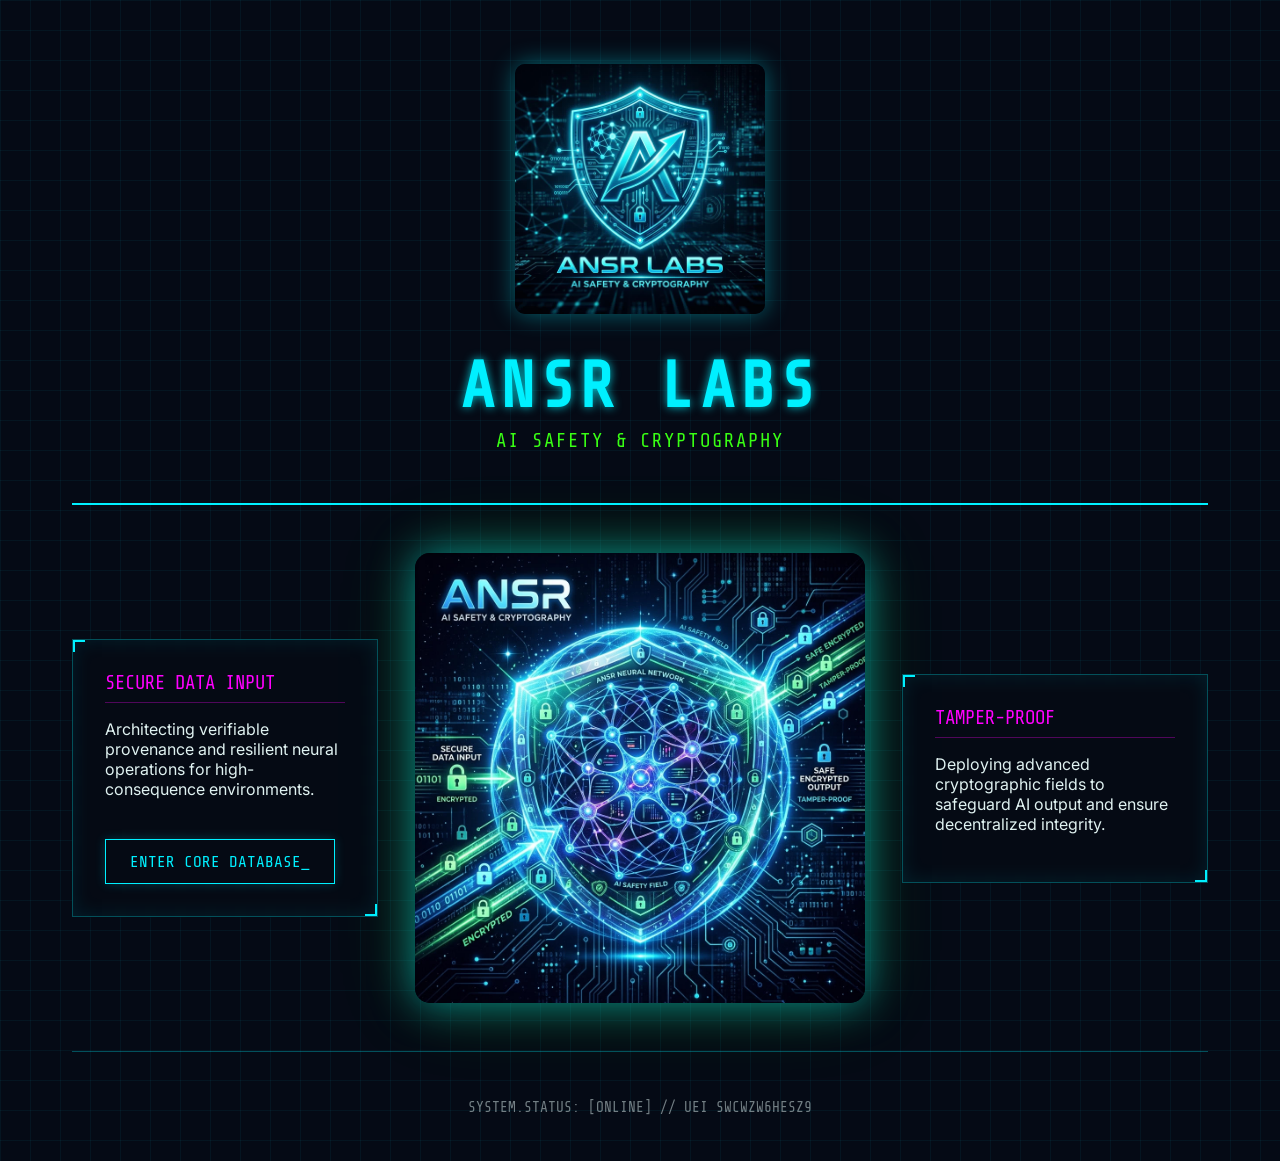
==== index.html @ 8bee566b "feat: init cyberpunk landing page with new graphics" ====
<!DOCTYPE html>
<html lang="en">
<head>
  <meta charset="utf-8">
  <meta name="viewport" content="width=device-width, initial-scale=1">
  <title>ANSR Labs | AI Safety & Cryptography</title>
  <meta name="description" content="Advanced Neural Security Research">
  <link rel="preconnect" href="https://fonts.googleapis.com">
  <link rel="preconnect" href="https://fonts.gstatic.com" crossorigin>
  <link href="https://fonts.googleapis.com/css2?family=Share+Tech+Mono&family=Inter:wght@400;700;900&display=swap" rel="stylesheet">
  <link rel="stylesheet" href="./assets/style.css">
</head>
<body>
  <div class="cyber-container">
    <header class="header">
      <div class="logo-wrapper">
        <img src="./assets/a-shield.jpg" alt="ANSR Labs Logo" class="main-logo">
      </div>
      <h1 class="glitch" data-text="ANSR LABS">ANSR LABS</h1>
      <p class="subtitle">AI SAFETY & CRYPTOGRAPHY</p>
    </header>

    <main class="content-grid">
      <div class="panel cyber-panel">
        <div class="panel-header">SECURE DATA INPUT</div>
        <p>Architecting verifiable provenance and resilient neural operations for high-consequence environments.</p>
        <a href="https://ansrlabs.org" class="cyber-btn">ENTER CORE DATABASE_</a>
      </div>
      
      <div class="panel visual-panel">
        <img src="./assets/neural-shield.jpg" alt="Neural Network Shield" class="neural-viz">
      </div>
      
      <div class="panel cyber-panel">
        <div class="panel-header">TAMPER-PROOF</div>
        <p>Deploying advanced cryptographic fields to safeguard AI output and ensure decentralized integrity.</p>
      </div>
    </main>
    
    <footer class="footer">
      <p>SYSTEM.STATUS: [ONLINE] // UEI SWCWZW6HESZ9</p>
    </footer>
  </div>
</body>
</html>
---- assets/style.css ----
:root {
  --bg-dark: #050a15;
  --neon-cyan: #00f0ff;
  --neon-green: #39ff14;
  --neon-magenta: #ff00ff;
  --text-main: #e0f2f1;
  --panel-bg: rgba(5, 10, 21, 0.8);
  --border-cyber: rgba(0, 240, 255, 0.3);
}

* { box-sizing: border-box; }

body {
  margin: 0;
  background-color: var(--bg-dark);
  background-image: 
    linear-gradient(rgba(0, 240, 255, 0.05) 1px, transparent 1px),
    linear-gradient(90deg, rgba(0, 240, 255, 0.05) 1px, transparent 1px);
  background-size: 30px 30px;
  color: var(--text-main);
  font-family: 'Inter', sans-serif;
  min-height: 100vh;
  display: flex;
  justify-content: center;
}

.cyber-container {
  width: 100%;
  max-width: 1200px;
  padding: 2rem;
  display: flex;
  flex-direction: column;
  gap: 3rem;
}

.header {
  text-align: center;
  padding: 2rem 0;
  border-bottom: 2px solid var(--neon-cyan);
  position: relative;
}

.logo-wrapper {
  margin-bottom: 2rem;
}

.main-logo {
  width: 250px;
  height: auto;
  border-radius: 10px;
  box-shadow: 0 0 25px rgba(0, 240, 255, 0.4);
}

.glitch {
  font-family: 'Share Tech Mono', monospace;
  font-size: 4rem;
  margin: 0;
  color: var(--neon-cyan);
  text-shadow: 0 0 10px rgba(0, 240, 255, 0.8);
  letter-spacing: 5px;
}

.subtitle {
  font-family: 'Share Tech Mono', monospace;
  font-size: 1.2rem;
  color: var(--neon-green);
  letter-spacing: 2px;
  margin-top: 0.5rem;
}

.content-grid {
  display: grid;
  grid-template-columns: 1fr 1.5fr 1fr;
  gap: 2rem;
  align-items: center;
}

.cyber-panel {
  background: var(--panel-bg);
  border: 1px solid var(--border-cyber);
  padding: 2rem;
  position: relative;
  box-shadow: inset 0 0 20px rgba(0, 240, 255, 0.1);
  backdrop-filter: blur(5px);
}

.cyber-panel::before {
  content: "";
  position: absolute;
  top: 0; left: 0;
  width: 10px; height: 10px;
  border-top: 2px solid var(--neon-cyan);
  border-left: 2px solid var(--neon-cyan);
}

.cyber-panel::after {
  content: "";
  position: absolute;
  bottom: 0; right: 0;
  width: 10px; height: 10px;
  border-bottom: 2px solid var(--neon-cyan);
  border-right: 2px solid var(--neon-cyan);
}

.panel-header {
  font-family: 'Share Tech Mono', monospace;
  color: var(--neon-magenta);
  font-size: 1.2rem;
  margin-bottom: 1rem;
  text-transform: uppercase;
  border-bottom: 1px solid rgba(255, 0, 255, 0.3);
  padding-bottom: 0.5rem;
}

.visual-panel {
  display: flex;
  justify-content: center;
}

.neural-viz {
  width: 100%;
  max-width: 450px;
  border-radius: 15px;
  box-shadow: 0 0 40px rgba(0, 240, 255, 0.5), 0 0 80px rgba(57, 255, 20, 0.2);
  transition: transform 0.3s ease;
}

.neural-viz:hover {
  transform: scale(1.02);
}

.cyber-btn {
  display: inline-block;
  margin-top: 1.5rem;
  padding: 0.8rem 1.5rem;
  background: transparent;
  color: var(--neon-cyan);
  font-family: 'Share Tech Mono', monospace;
  text-decoration: none;
  border: 1px solid var(--neon-cyan);
  text-transform: uppercase;
  transition: all 0.3s;
  box-shadow: 0 0 10px rgba(0, 240, 255, 0.2);
}

.cyber-btn:hover {
  background: var(--neon-cyan);
  color: var(--bg-dark);
  box-shadow: 0 0 20px rgba(0, 240, 255, 0.6);
}

.footer {
  text-align: center;
  font-family: 'Share Tech Mono', monospace;
  color: rgba(224, 242, 241, 0.5);
  font-size: 0.9rem;
  padding-top: 2rem;
  border-top: 1px solid var(--border-cyber);
}

@media (max-width: 900px) {
  .content-grid {
    grid-template-columns: 1fr;
  }
  .glitch {
    font-size: 2.5rem;
  }
}
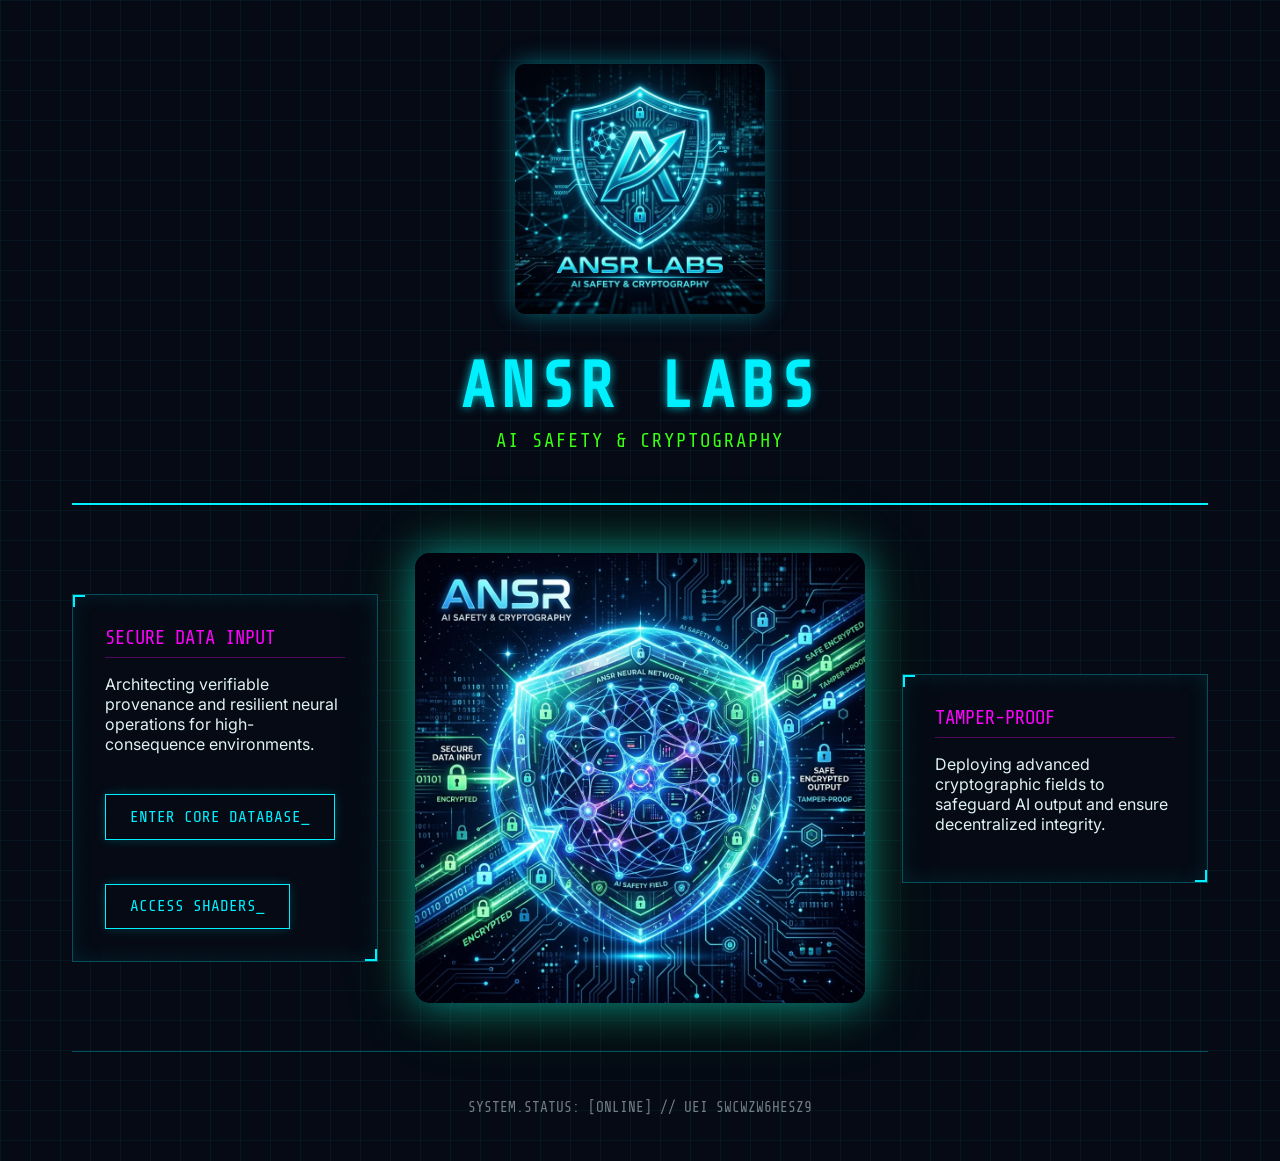
==== commit 663b3b26: "feat: add interactive shader wallpapers" ====
--- a/index.html
+++ b/index.html
@@ -25,6 +25,8 @@
         <div class="panel-header">SECURE DATA INPUT</div>
         <p>Architecting verifiable provenance and resilient neural operations for high-consequence environments.</p>
         <a href="https://ansrlabs.org" class="cyber-btn">ENTER CORE DATABASE_</a>
+        <br><br>
+        <a href="wallpapers.html" class="cyber-btn">ACCESS SHADERS_</a>
       </div>
       
       <div class="panel visual-panel">
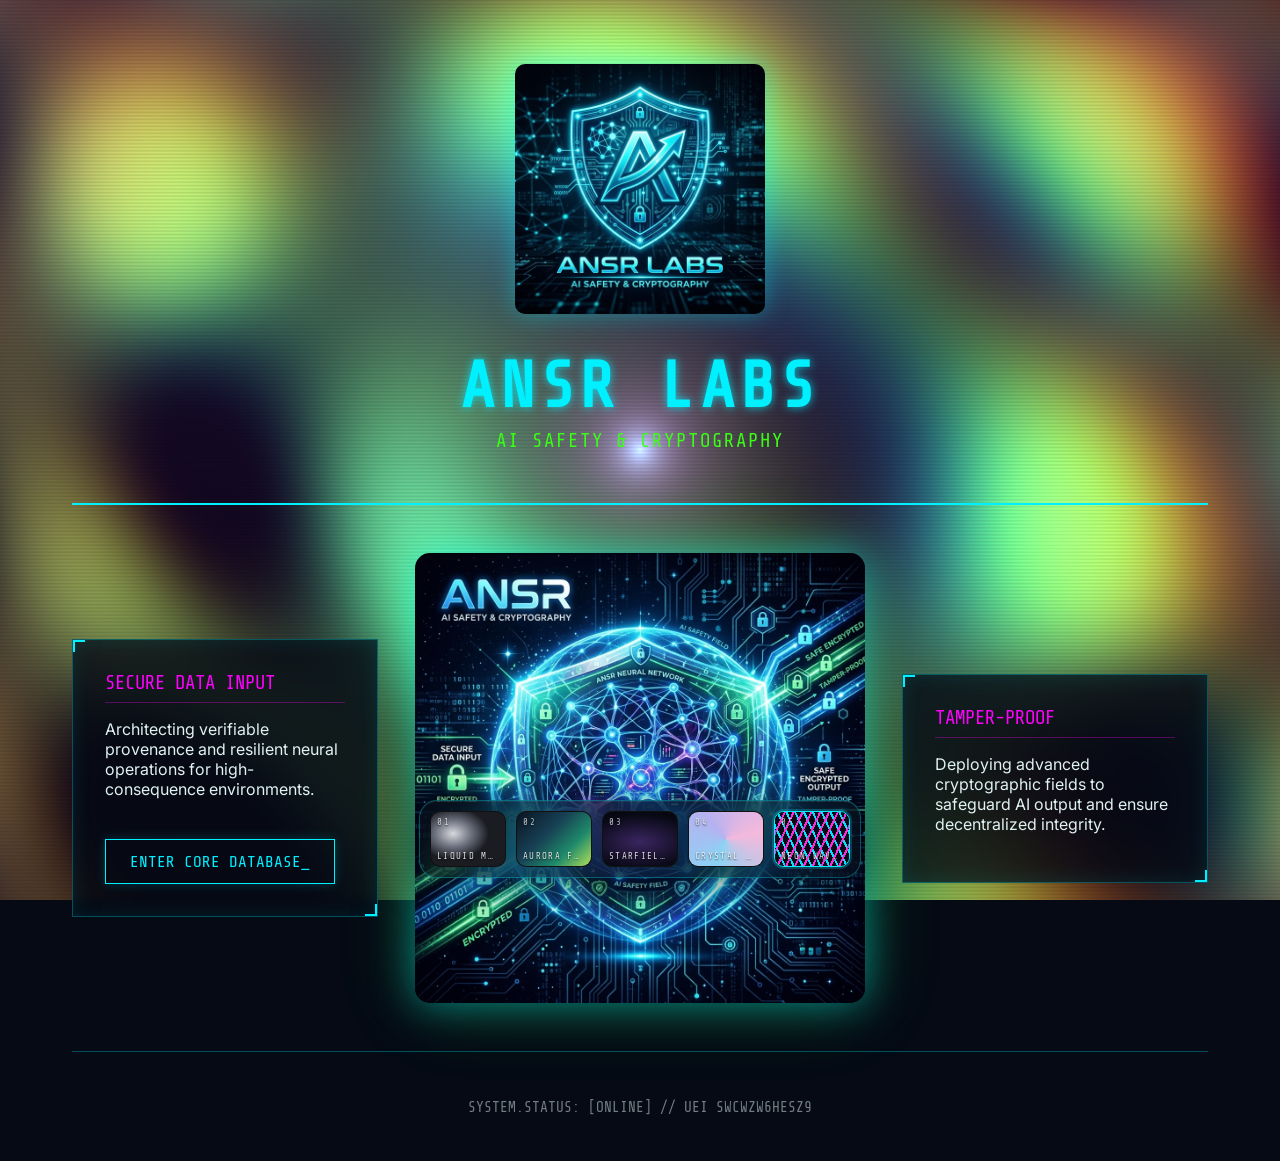
==== commit ce762e29: "design: integrate shader wallpapers directly into landing page background" ====
--- a/index.html
+++ b/index.html
@@ -11,6 +11,7 @@
   <link rel="stylesheet" href="./assets/style.css">
 </head>
 <body>
+  <canvas id="stage"></canvas>
   <div class="cyber-container">
     <header class="header">
       <div class="logo-wrapper">
@@ -25,8 +26,7 @@
         <div class="panel-header">SECURE DATA INPUT</div>
         <p>Architecting verifiable provenance and resilient neural operations for high-consequence environments.</p>
         <a href="https://ansrlabs.org" class="cyber-btn">ENTER CORE DATABASE_</a>
-        <br><br>
-        <a href="wallpapers.html" class="cyber-btn">ACCESS SHADERS_</a>
+        
       </div>
       
       <div class="panel visual-panel">
@@ -43,5 +43,673 @@
       <p>SYSTEM.STATUS: [ONLINE] // UEI SWCWZW6HESZ9</p>
     </footer>
   </div>
+  <nav class="dock" id="dock" aria-label="Wallpaper switcher"></nav>
+  <script id="shader-common" type="x-shader/x-fragment">
+    precision highp float;
+    uniform vec2  iResolution;
+    uniform float iTime;
+    uniform vec2  iMouse;       // pixels
+    uniform vec2  iMouseNorm;   // 0..1, y up
+    uniform vec2  iMouseSmooth; // smoothed 0..1
+    uniform vec4  iClicks[8];   // xy = position (0..1), z = age (sec), w = strength
+  </script>
+
+  <!-- ==================== SHADER 1 — LIQUID METAL ==================== -->
+  <script id="shader-1" type="x-shader/x-fragment">
+    // Raymarched chrome metaballs on a mirrored floor, tracking cursor.
+    #define MAX_STEPS 72
+    #define MAX_DIST 20.0
+    #define SURF 0.0015
+
+    float smin(float a, float b, float k){
+      float h = clamp(0.5 + 0.5*(b-a)/k, 0.0, 1.0);
+      return mix(b,a,h) - k*h*(1.0-h);
+    }
+    float sdSphere(vec3 p, float r){ return length(p)-r; }
+    float sdPlane(vec3 p){ return p.y + 1.2; }
+
+    vec3 blobPos(int i, float t){
+      float fi = float(i);
+      float a = t*0.35 + fi*1.7;
+      float r = 0.9 + 0.25*sin(t*0.6 + fi);
+      return vec3(cos(a)*r, 0.1 + sin(t*0.8+fi*1.3)*0.35, sin(a*1.2+fi)*r);
+    }
+
+    float map(vec3 p){
+      float d = sdPlane(p);
+      // cursor-driven lead blob
+      vec3 m = vec3((iMouseSmooth.x-0.5)*3.2, -0.2 + (iMouseSmooth.y-0.5)*1.4, 0.0);
+      float leader = sdSphere(p - m, 0.55);
+      float blobs = leader;
+      for(int i=0;i<5;i++){
+        vec3 bp = blobPos(i, iTime) + vec3(m.x*0.3, 0.0, m.z);
+        float b = sdSphere(p - bp, 0.32 + 0.05*sin(iTime+float(i)));
+        blobs = smin(blobs, b, 0.45);
+      }
+      // click ripples add bumps
+      for(int c=0;c<8;c++){
+        vec4 ck = iClicks[c];
+        if(ck.w < 0.001) continue;
+        float age = ck.z;
+        float dec = exp(-age*1.2);
+        vec3 cp = vec3((ck.x-0.5)*3.2, -0.2 + (ck.y-0.5)*1.4, 0.0);
+        float b = sdSphere(p - cp, (0.2 + age*0.9) * dec);
+        blobs = smin(blobs, b, 0.3);
+      }
+      d = smin(d, blobs, 0.25);
+      return d;
+    }
+    vec3 calcNormal(vec3 p){
+      vec2 e = vec2(0.0012,0.0);
+      return normalize(vec3(
+        map(p+e.xyy)-map(p-e.xyy),
+        map(p+e.yxy)-map(p-e.yxy),
+        map(p+e.yyx)-map(p-e.yyx)
+      ));
+    }
+    float ao(vec3 p, vec3 n){
+      float o=0.0, s=1.0;
+      for(int i=0;i<5;i++){
+        float h = 0.03 + 0.12*float(i);
+        o += (h - map(p + n*h))*s;
+        s *= 0.7;
+      }
+      return clamp(1.0 - 1.5*o, 0.0, 1.0);
+    }
+    vec3 envSample(vec3 r){
+      // Studio-ish gradient env for chrome
+      float y = r.y*0.5+0.5;
+      vec3 sky = mix(vec3(0.04,0.05,0.07), vec3(0.78,0.82,0.9), smoothstep(0.1,0.9,y));
+      // warm highlight
+      float h = pow(max(0.0, dot(r, normalize(vec3(0.6,0.4,0.3)))),32.0);
+      sky += vec3(1.0,0.78,0.55)*h*0.9;
+      // cool rim
+      float c = pow(max(0.0, dot(r, normalize(vec3(-0.4,0.2,-0.8)))),20.0);
+      sky += vec3(0.4,0.7,1.1)*c*0.5;
+      return sky;
+    }
+
+    void main(){
+      vec2 uv = (gl_FragCoord.xy - 0.5*iResolution.xy)/iResolution.y;
+      vec3 ro = vec3(0.0, 0.35, 3.2);
+      vec3 rd = normalize(vec3(uv, -1.35));
+
+      float t = 0.0;
+      float d = 0.0;
+      for(int i=0;i<MAX_STEPS;i++){
+        vec3 p = ro + rd*t;
+        d = map(p);
+        if(d<SURF || t>MAX_DIST) break;
+        t += d*0.9;
+      }
+      vec3 col;
+      if(t<MAX_DIST){
+        vec3 p = ro+rd*t;
+        vec3 n = calcNormal(p);
+        vec3 r = reflect(rd, n);
+        float fres = pow(1.0 - max(0.0, dot(-rd,n)), 4.0);
+        vec3 refl = envSample(r);
+        // base chrome
+        vec3 base = mix(vec3(0.18,0.20,0.23), vec3(0.9,0.92,0.98), fres);
+        col = base*0.4 + refl*(0.75 + 0.25*fres);
+        col *= ao(p,n);
+        // floor darkening
+        if(p.y < -1.1){ col *= 0.7; col += 0.1*vec3(0.9,0.75,0.6)*pow(max(0.0, r.y),3.0); }
+      } else {
+        col = envSample(rd)*0.7;
+      }
+      // subtle vignette & grain
+      float vg = 1.0 - 0.35*pow(length(uv*vec2(0.9,1.1)),2.5);
+      col *= vg;
+      float g = fract(sin(dot(gl_FragCoord.xy, vec2(12.9898,78.233)))*43758.5453);
+      col += (g-0.5)*0.015;
+      gl_FragColor = vec4(pow(col, vec3(0.92)), 1.0);
+    }
+  </script>
+
+  <!-- ==================== SHADER 2 — AURORA FIELD ==================== -->
+  <script id="shader-2" type="x-shader/x-fragment">
+    // Flowing aurora curtains driven by a smooth noise field; cursor bends flow.
+    float hash(vec2 p){ return fract(sin(dot(p, vec2(127.1,311.7)))*43758.5453); }
+    float noise(vec2 p){
+      vec2 i=floor(p), f=fract(p);
+      float a=hash(i), b=hash(i+vec2(1,0)), c=hash(i+vec2(0,1)), d=hash(i+vec2(1,1));
+      vec2 u=f*f*(3.0-2.0*f);
+      return mix(mix(a,b,u.x), mix(c,d,u.x), u.y);
+    }
+    float fbm(vec2 p){
+      float v=0.0, a=0.5;
+      mat2 R = mat2(0.8,-0.6,0.6,0.8);
+      for(int i=0;i<6;i++){ v+=a*noise(p); p=R*p*2.03 + 3.1; a*=0.5; }
+      return v;
+    }
+
+    void main(){
+      vec2 uv = gl_FragCoord.xy/iResolution.xy;
+      vec2 p = (gl_FragCoord.xy - 0.5*iResolution.xy)/iResolution.y;
+
+      vec2 m = iMouseSmooth - 0.5;
+      // domain warp biased toward mouse
+      vec2 q = p*1.4;
+      q += 0.6*vec2(fbm(q+iTime*0.08), fbm(q.yx - iTime*0.06));
+      // pull toward cursor
+      vec2 to = m*1.6 - p;
+      float pull = 0.35/(0.35 + dot(to,to));
+      q += to*pull*0.4;
+
+      float curtains = 0.0;
+      for(int i=0;i<3;i++){
+        float fi = float(i);
+        vec2 qq = q + vec2(0.0, iTime*0.12 + fi*0.7);
+        float n = fbm(qq*(1.2+fi*0.6));
+        float band = smoothstep(0.35, 0.75, n) - smoothstep(0.75, 1.0, n);
+        curtains += band * (0.5 + 0.5*cos(n*8.0 + iTime*0.6 + fi));
+      }
+      curtains = clamp(curtains, 0.0, 1.2);
+
+      // aurora gradient
+      vec3 c1 = vec3(0.10, 0.70, 0.55);   // teal
+      vec3 c2 = vec3(0.35, 0.95, 0.50);   // green
+      vec3 c3 = vec3(0.95, 0.45, 0.95);   // magenta top
+      vec3 col = mix(c1, c2, smoothstep(0.0,0.8,curtains));
+      col = mix(col, c3, smoothstep(0.6, 1.1, curtains) * 0.8);
+
+      // sky & stars
+      float sky = smoothstep(1.2, -0.3, uv.y);
+      vec3 night = mix(vec3(0.02,0.03,0.06), vec3(0.05,0.08,0.18), uv.y);
+      float stars = pow(hash(floor(gl_FragCoord.xy*0.7)), 80.0);
+      night += vec3(stars)*0.9*smoothstep(0.1,0.9,uv.y);
+
+      float intensity = curtains*(0.9 + 0.5*pull);
+      vec3 outc = night + col*intensity*0.85;
+
+      // click ripples: radial color pulse
+      for(int c=0;c<8;c++){
+        vec4 ck = iClicks[c];
+        if(ck.w < 0.001) continue;
+        vec2 cp = ck.xy;
+        vec2 d = uv - cp; d.x *= iResolution.x/iResolution.y;
+        float r = length(d);
+        float age = ck.z;
+        float ring = exp(-pow((r - age*0.4)/0.04, 2.0)) * exp(-age*1.2);
+        outc += vec3(0.7,1.0,0.9)*ring*1.4;
+      }
+
+      // horizon glow
+      outc += vec3(0.2,0.7,0.8) * pow(max(0.0, 1.0 - abs(uv.y-0.18)*4.5), 4.0) * 0.18;
+
+      // vignette
+      outc *= 1.0 - 0.35*pow(length(p*vec2(0.9,1.1)),2.3);
+      gl_FragColor = vec4(pow(outc, vec3(0.95)), 1.0);
+    }
+  </script>
+
+  <!-- ==================== SHADER 3 — STARFIELD DRIFT ==================== -->
+  <script id="shader-3" type="x-shader/x-fragment">
+    // Volumetric parallax stars with gravitational-lens distortion around cursor.
+    float hash1(vec2 p){ return fract(sin(dot(p, vec2(127.1,311.7)))*43758.5453); }
+    vec3 hash3(vec3 p){
+      p = vec3( dot(p,vec3(127.1,311.7, 74.7)),
+                dot(p,vec3(269.5,183.3,246.1)),
+                dot(p,vec3(113.5,271.9,124.6)));
+      return fract(sin(p)*43758.5453);
+    }
+
+    float layer(vec2 uv, float density, float size, float seed){
+      vec2 g = floor(uv);
+      vec2 f = fract(uv);
+      float br = 0.0;
+      for(int j=-1;j<=1;j++) for(int i=-1;i<=1;i++){
+        vec2 n = vec2(i,j);
+        vec3 h = hash3(vec3(g+n, seed));
+        if(h.x < density){
+          vec2 pos = n + h.yz*0.9 - f;
+          float d = length(pos);
+          float tw = 0.5 + 0.5*sin(iTime*1.3 + h.x*30.0);
+          float s = smoothstep(size, 0.0, d)*tw;
+          br += s;
+        }
+      }
+      return br;
+    }
+
+    void main(){
+      vec2 uv = (gl_FragCoord.xy - 0.5*iResolution.xy)/iResolution.y;
+      vec2 m = iMouseSmooth - 0.5;
+      vec2 mp = vec2(m.x*iResolution.x/iResolution.y, m.y);
+
+      // gravitational lens near cursor
+      vec2 d = uv - mp;
+      float r2 = dot(d,d);
+      float lens = 0.18 / (0.06 + r2*2.0);
+      vec2 distort = -d * lens;
+      vec2 luv = uv + distort;
+
+      // drift
+      vec2 drift = vec2(iTime*0.03, iTime*0.015);
+
+      vec3 col = vec3(0.0);
+      // deep gas nebula
+      float n = 0.0;
+      vec2 gp = luv*1.1 + drift*0.5;
+      for(int i=0;i<5;i++){
+        float fi = float(i);
+        n += (1.0/(1.0+fi*1.2)) * (0.5 + 0.5*sin(gp.x*(1.0+fi) + iTime*0.1 + hash1(vec2(fi,fi))*6.28)) *
+                                  (0.5 + 0.5*sin(gp.y*(1.2+fi*0.8) - iTime*0.07 + hash1(vec2(fi+1.0,fi))*6.28));
+        gp = gp*1.6 + 1.1;
+      }
+      n /= 2.5;
+      vec3 neb = mix(vec3(0.03,0.02,0.08), vec3(0.55,0.18,0.75), smoothstep(0.3,0.9,n));
+      neb = mix(neb, vec3(0.20,0.40,0.95), smoothstep(0.5, 1.0, n)*0.6);
+      col += neb*0.55;
+
+      // star layers, different parallax
+      float s1 = layer((luv+drift*1.0)*8.0, 0.35, 0.03, 1.0);
+      float s2 = layer((luv+drift*2.2)*16.0, 0.30, 0.02, 7.0);
+      float s3 = layer((luv+drift*4.0)*32.0, 0.25, 0.012, 13.0);
+      col += vec3(1.0,0.98,0.92)*s1*0.9;
+      col += vec3(0.85,0.9,1.0)*s2*0.8;
+      col += vec3(1.0,0.85,0.95)*s3*0.7;
+
+      // bright core at lens
+      col += vec3(1.0,0.9,0.75) * pow(lens*0.2, 1.2) * smoothstep(0.0, 0.8, lens);
+      // einstein ring
+      float ring = exp(-pow((sqrt(r2) - 0.22)/0.03, 2.0))*0.7;
+      col += vec3(1.0,0.75,0.55)*ring*smoothstep(0.0,0.6,lens);
+
+      // click supernovae
+      for(int c=0;c<8;c++){
+        vec4 ck = iClicks[c];
+        if(ck.w < 0.001) continue;
+        vec2 cp = (ck.xy - 0.5);
+        cp.x *= iResolution.x/iResolution.y;
+        float dd = length(uv - cp);
+        float age = ck.z;
+        float core = exp(-dd*8.0) * exp(-age*2.0);
+        float shock = exp(-pow((dd - age*0.5)/0.02, 2.0)) * exp(-age*1.0);
+        col += vec3(1.0,0.9,0.7)*core*2.0;
+        col += vec3(0.8,0.9,1.0)*shock*1.4;
+      }
+
+      col *= 1.0 - 0.4*pow(length(uv*vec2(0.9,1.1)),2.2);
+      gl_FragColor = vec4(pow(col, vec3(0.9)), 1.0);
+    }
+  </script>
+
+  <!-- ==================== SHADER 4 — CRYSTAL LATTICE ==================== -->
+  <script id="shader-4" type="x-shader/x-fragment">
+    // Voronoi glass shards, iridescent; cursor refracts, click shatters a region.
+    vec2 hash2(vec2 p){ p = vec2(dot(p,vec2(127.1,311.7)), dot(p,vec2(269.5,183.3))); return fract(sin(p)*43758.5453); }
+
+    vec3 voronoi(vec2 x){
+      vec2 n = floor(x); vec2 f = fract(x);
+      float f1=8.0, f2=8.0;
+      vec2 closest=vec2(0.0);
+      for(int j=-1;j<=1;j++)for(int i=-1;i<=1;i++){
+        vec2 g=vec2(i,j);
+        vec2 o=hash2(n+g);
+        o = 0.5 + 0.5*sin(iTime*0.4 + 6.2831*o);
+        vec2 r = g + o - f;
+        float d = dot(r,r);
+        if(d<f1){ f2=f1; f1=d; closest = n+g; } else if(d<f2){ f2=d; }
+      }
+      return vec3(sqrt(f1), sqrt(f2), hash2(closest).x);
+    }
+
+    vec3 iridescent(float t){
+      return 0.55 + 0.45*cos(6.2831*(vec3(0.0,0.33,0.67) + t));
+    }
+
+    void main(){
+      vec2 uv = gl_FragCoord.xy/iResolution.xy;
+      vec2 p = (gl_FragCoord.xy - 0.5*iResolution.xy)/iResolution.y;
+      vec2 m = iMouseSmooth - 0.5;
+      vec2 mp = vec2(m.x*iResolution.x/iResolution.y, m.y);
+
+      // refraction field around cursor
+      vec2 d = p - mp;
+      float rr = length(d);
+      vec2 refr = -d * 0.25 / (0.12 + rr*rr*2.0);
+
+      vec2 q = (p + refr)*3.2;
+      // animate slight rotation
+      float a = iTime*0.04;
+      q = mat2(cos(a),-sin(a),sin(a),cos(a))*q;
+
+      vec3 v = voronoi(q);
+      float edge = smoothstep(0.0, 0.04, v.y - v.x); // cell borders (thin = near edge)
+      edge = 1.0 - edge;
+
+      // cell-based hue
+      vec3 base = iridescent(v.z + iTime*0.05 + v.x*0.3);
+      // angle-based shimmer
+      float shimmer = 0.5 + 0.5*sin(v.x*22.0 - iTime*0.8 + v.z*12.0);
+      vec3 col = base*(0.35 + 0.65*shimmer);
+
+      // facet shading: darker toward cell centers, bright near edges (glass bevels)
+      col *= 0.6 + 0.9*smoothstep(0.0, 0.6, v.x);
+      col += vec3(1.0)*edge*0.9;
+
+      // specular glow at cursor
+      col += vec3(1.0,0.95,0.85) * pow(max(0.0, 1.0-rr*2.8), 8.0) * 0.6;
+
+      // click shatter — radial high-frequency ring
+      for(int c=0;c<8;c++){
+        vec4 ck = iClicks[c];
+        if(ck.w < 0.001) continue;
+        vec2 cp = (ck.xy - 0.5); cp.x *= iResolution.x/iResolution.y;
+        float dd = length(p - cp);
+        float age = ck.z;
+        float ring = exp(-pow((dd - age*0.6)/0.025, 2.0)) * exp(-age*0.9);
+        // inside ring, amplify cell edges & flash hue
+        float inside = smoothstep(age*0.6 + 0.08, age*0.6 - 0.02, dd) * exp(-age*1.2);
+        col += vec3(1.2,1.1,0.95)*ring*1.6;
+        col *= 1.0 + inside*0.8;
+      }
+
+      // bg dark
+      vec3 bg = mix(vec3(0.03,0.04,0.07), vec3(0.08,0.06,0.12), uv.y);
+      col = mix(bg, col, 0.92);
+
+      col *= 1.0 - 0.3*pow(length(p*vec2(0.9,1.1)),2.2);
+      gl_FragColor = vec4(pow(col, vec3(0.92)), 1.0);
+    }
+  </script>
+
+  <!-- ==================== SHADER 5 — NEON WAVES ==================== -->
+  <script id="shader-5" type="x-shader/x-fragment">
+    // Chromatic-aberrated sine grid warping toward cursor; scanlines; click shockwave.
+    vec3 palette(float t){
+      // cyberpunk gradient
+      return vec3(
+        0.5 + 0.5*cos(6.2831*(t + 0.00)),
+        0.5 + 0.5*cos(6.2831*(t + 0.33)),
+        0.5 + 0.5*cos(6.2831*(t + 0.67))
+      );
+    }
+
+    float gridLayer(vec2 p, float o){
+      // domain warp with cursor attraction
+      vec2 m = iMouseSmooth - 0.5;
+      vec2 mp = vec2(m.x*iResolution.x/iResolution.y, m.y);
+      vec2 to = mp - p;
+      float r2 = dot(to,to);
+      vec2 warp = to * (0.25/(0.1+r2));
+      vec2 q = p + warp*0.35 + vec2(iTime*0.08, 0.0);
+
+      // click shockwaves bend the grid
+      for(int c=0;c<8;c++){
+        vec4 ck = iClicks[c];
+        if(ck.w<0.001) continue;
+        vec2 cp = (ck.xy-0.5); cp.x *= iResolution.x/iResolution.y;
+        vec2 dd = p - cp;
+        float dist = length(dd);
+        float age = ck.z;
+        float pulse = exp(-pow((dist - age*0.7)/0.04, 2.0))*exp(-age*0.8);
+        q += normalize(dd+1e-5)*pulse*0.15;
+      }
+
+      // two sine waves at an angle
+      float s1 = sin(q.x*8.0 + iTime*0.9 + o);
+      float s2 = sin((q.x+q.y)*6.0 - iTime*0.7 + o*1.3);
+      float s3 = sin(q.y*10.0 + iTime*0.6 + o*0.7);
+      float v = s1*s2*s3;
+      return v;
+    }
+
+    void main(){
+      vec2 uv = gl_FragCoord.xy/iResolution.xy;
+      vec2 p = (gl_FragCoord.xy - 0.5*iResolution.xy)/iResolution.y;
+
+      // chromatic aberration: sample grid 3x offset
+      float aberr = 0.012 + 0.015*length(p)*0.5;
+      vec2 dir = normalize(p+1e-5);
+      float vr = gridLayer(p - dir*aberr, 0.0);
+      float vg = gridLayer(p,               0.2);
+      float vb = gridLayer(p + dir*aberr,   0.4);
+
+      vec3 col = vec3(
+        smoothstep(0.2, 1.0, 0.5+0.5*vr),
+        smoothstep(0.2, 1.0, 0.5+0.5*vg),
+        smoothstep(0.2, 1.0, 0.5+0.5*vb)
+      );
+
+      // tint with palette
+      vec3 pal = palette(iTime*0.05 + 0.5*length(p));
+      col = mix(col, col*pal*1.5, 0.6);
+
+      // base dark
+      vec3 bg = mix(vec3(0.04,0.02,0.08), vec3(0.10,0.04,0.18), uv.y);
+      col = bg + col*0.85;
+
+      // cursor hotspot
+      vec2 m = iMouseSmooth - 0.5;
+      vec2 mp = vec2(m.x*iResolution.x/iResolution.y, m.y);
+      float hd = length(p-mp);
+      col += vec3(1.0,0.4,0.95)*pow(max(0.0,1.0-hd*2.5), 6.0)*0.45;
+      col += vec3(0.3,0.95,1.0)*pow(max(0.0,1.0-hd*5.0), 10.0)*0.6;
+
+      // scanlines
+      float scan = 0.5 + 0.5*sin(gl_FragCoord.y*1.8 + iTime*3.0);
+      col *= 0.9 + 0.1*scan;
+
+      // shockwave rings add white flash
+      for(int c=0;c<8;c++){
+        vec4 ck = iClicks[c];
+        if(ck.w<0.001) continue;
+        vec2 cp = (ck.xy-0.5); cp.x *= iResolution.x/iResolution.y;
+        float dist = length(p - cp);
+        float age = ck.z;
+        float ring = exp(-pow((dist-age*0.7)/0.02, 2.0))*exp(-age*0.7);
+        col += vec3(1.0,0.7,1.0)*ring*1.6;
+      }
+
+      // vignette
+      col *= 1.0 - 0.35*pow(length(p*vec2(0.9,1.1)),2.3);
+      gl_FragColor = vec4(pow(col, vec3(0.95)), 1.0);
+    }
+  </script>
+
+  <!-- ===================== RUNNER ===================== -->
+  <script>
+  (function(){
+    const WALLPAPERS = [
+      { n:'01', name:'Liquid Metal',    desc:'Raymarched chrome globules orbit the cursor, melting into a mirrored pool. Clicks drop a new droplet that ripples across the surface.', cls:'t1', sid:'shader-1' },
+      { n:'02', name:'Aurora Field',    desc:'Polar curtains of plasma sway in a warped noise field and bend toward your cursor. Clicks send a soft luminescent ring across the sky.', cls:'t2', sid:'shader-2' },
+      { n:'03', name:'Starfield Drift', desc:'Three parallax star layers drift through a violet nebula. The cursor acts as a gravitational lens; clicks spark supernovae.',         cls:'t3', sid:'shader-3' },
+      { n:'04', name:'Crystal Lattice', desc:'Iridescent voronoi glass tiles refract around the cursor. Clicks shatter a region with a shockwave of bevelled edges.',                 cls:'t4', sid:'shader-4' },
+      { n:'05', name:'Neon Waves',      desc:'A chromatically-aberrated sine grid warps toward the cursor over hot magenta and cyan. Clicks ping a concentric shockwave.',            cls:'t5', sid:'shader-5' },
+    ];
+
+    // Build dock
+    const dock = document.getElementById('dock');
+    WALLPAPERS.forEach((w, i)=>{
+      const t = document.createElement('button');
+      t.className = 'tile';
+      t.dataset.idx = i;
+      t.innerHTML = `<div class="thumb ${w.cls}"></div><div class="num">${w.n}</div><div class="name">${w.name}</div>`;
+      t.setAttribute('aria-label', `Wallpaper ${w.n}: ${w.name}`);
+      dock.appendChild(t);
+    });
+
+    // WebGL setup
+    const canvas = document.getElementById('stage');
+    const gl = canvas.getContext('webgl', { antialias:false, premultipliedAlpha:false, preserveDrawingBuffer:false, powerPreference:'high-performance' });
+    if(!gl){ document.body.innerHTML = '<div style="padding:40px;font-family:monospace;color:#fff">WebGL unavailable.</div>'; return; }
+
+    const VS = `
+      attribute vec2 a_pos;
+      void main(){ gl_Position = vec4(a_pos,0.0,1.0); }
+    `;
+
+    const commonSrc = document.getElementById('shader-common').textContent;
+
+    function compile(type, src){
+      const s = gl.createShader(type);
+      gl.shaderSource(s, src);
+      gl.compileShader(s);
+      if(!gl.getShaderParameter(s, gl.COMPILE_STATUS)){
+        console.error('Shader error:', gl.getShaderInfoLog(s), src);
+        return null;
+      }
+      return s;
+    }
+    function program(fsSrc){
+      const vs = compile(gl.VERTEX_SHADER, VS);
+      const fs = compile(gl.FRAGMENT_SHADER, commonSrc + '\n' + fsSrc);
+      const p = gl.createProgram();
+      gl.attachShader(p, vs); gl.attachShader(p, fs);
+      gl.bindAttribLocation(p, 0, 'a_pos');
+      gl.linkProgram(p);
+      if(!gl.getProgramParameter(p, gl.LINK_STATUS)){
+        console.error('Link error:', gl.getProgramInfoLog(p));
+        return null;
+      }
+      return {
+        prog: p,
+        uRes: gl.getUniformLocation(p,'iResolution'),
+        uTime: gl.getUniformLocation(p,'iTime'),
+        uMouse: gl.getUniformLocation(p,'iMouse'),
+        uMN: gl.getUniformLocation(p,'iMouseNorm'),
+        uMS: gl.getUniformLocation(p,'iMouseSmooth'),
+        uClicks: gl.getUniformLocation(p,'iClicks'),
+      };
+    }
+
+    // Fullscreen triangle
+    const buf = gl.createBuffer();
+    gl.bindBuffer(gl.ARRAY_BUFFER, buf);
+    gl.bufferData(gl.ARRAY_BUFFER, new Float32Array([-1,-1, 3,-1, -1,3]), gl.STATIC_DRAW);
+    gl.enableVertexAttribArray(0);
+    gl.vertexAttribPointer(0, 2, gl.FLOAT, false, 0, 0);
+
+    // Compile all shaders upfront (fast enough; ~5 tiny raymarchers)
+    const programs = WALLPAPERS.map(w => program(document.getElementById(w.sid).textContent));
+
+    // Resize
+    let dpr = Math.min(window.devicePixelRatio || 1, 2);
+    function resize(){
+      dpr = Math.min(window.devicePixelRatio || 1, 2);
+      // Cap resolution for perf on huge screens
+      const maxW = 2400;
+      const w = Math.min(window.innerWidth * dpr, maxW);
+      const h = Math.min(window.innerHeight * dpr, maxW * (window.innerHeight/window.innerWidth));
+      canvas.width = Math.floor(w);
+      canvas.height = Math.floor(h);
+      canvas.style.width = window.innerWidth + 'px';
+      canvas.style.height = window.innerHeight + 'px';
+      gl.viewport(0,0,canvas.width, canvas.height);
+    }
+    window.addEventListener('resize', resize); resize();
+
+    // Mouse state
+    let mouse = { x: window.innerWidth*0.5, y: window.innerHeight*0.5, nx: 0.5, ny: 0.5, sx: 0.5, sy: 0.5 };
+    window.addEventListener('pointermove', (e)=>{
+      mouse.x = e.clientX; mouse.y = e.clientY;
+      mouse.nx = e.clientX/window.innerWidth;
+      mouse.ny = 1.0 - e.clientY/window.innerHeight;
+    }, { passive:true });
+
+    // Clicks (stored as ring of 8)
+    const CLICK_LIFE = 3.0; // seconds
+    const clicks = []; // {x, y (0..1, y up), t0}
+    function registerClick(e){
+      // ignore UI clicks
+      if(e.target.closest('.dock') || e.target.closest('.status') || e.target.closest('.meta')) return;
+      const nx = e.clientX / window.innerWidth;
+      const ny = 1.0 - e.clientY / window.innerHeight;
+      clicks.push({ x: nx, y: ny, t0: performance.now()/1000 });
+      if(clicks.length > 8) clicks.shift();
+    }
+    window.addEventListener('pointerdown', registerClick);
+
+    // Switch wallpaper
+    let currentIdx = parseInt(localStorage.getItem('sw_idx') || '4', 10);
+    if(isNaN(currentIdx) || currentIdx<0 || currentIdx>=WALLPAPERS.length) currentIdx = 0;
+
+    const tiles = dock.querySelectorAll('.tile');
+    function setIdx(i){
+      currentIdx = (i + WALLPAPERS.length) % WALLPAPERS.length;
+      localStorage.setItem('sw_idx', String(currentIdx));
+      tiles.forEach((t,k)=> t.classList.toggle('active', k===currentIdx));
+      const w = WALLPAPERS[currentIdx];
+      
+      
+      
+      
+    }
+    tiles.forEach((t, i)=> t.addEventListener('click', ()=> setIdx(i)));
+    window.addEventListener('keydown', (e)=>{
+      if(e.key>='1' && e.key<='5'){ setIdx(parseInt(e.key,10)-1); }
+      else if(e.key==='ArrowRight'){ setIdx(currentIdx+1); }
+      else if(e.key==='ArrowLeft'){ setIdx(currentIdx-1); }
+    });
+    setIdx(currentIdx);
+
+    // Clock
+    
+
+    // FPS
+    
+    
+    let frames=0, fpsT=performance.now();
+
+    // Render loop
+    const t0 = performance.now();
+    const clickBuf = new Float32Array(8*4);
+
+    function frame(now){
+      const t = (now - t0)/1000;
+
+      // smooth mouse
+      mouse.sx += (mouse.nx - mouse.sx) * 0.08;
+      mouse.sy += (mouse.ny - mouse.sy) * 0.08;
+
+      // build click uniforms
+      for(let i=0;i<8;i++){
+        const c = clicks[i];
+        if(c){
+          const age = now/1000 - c.t0;
+          if(age < CLICK_LIFE){
+            clickBuf[i*4+0] = c.x;
+            clickBuf[i*4+1] = c.y;
+            clickBuf[i*4+2] = age;
+            clickBuf[i*4+3] = 1.0 - age/CLICK_LIFE;
+          } else {
+            clickBuf[i*4+0]=0; clickBuf[i*4+1]=0; clickBuf[i*4+2]=0; clickBuf[i*4+3]=0;
+          }
+        } else {
+          clickBuf[i*4+0]=0; clickBuf[i*4+1]=0; clickBuf[i*4+2]=0; clickBuf[i*4+3]=0;
+        }
+      }
+      // prune expired
+      while(clicks.length && (now/1000 - clicks[0].t0) > CLICK_LIFE) clicks.shift();
+
+      const pr = programs[currentIdx];
+      if(pr){
+        gl.useProgram(pr.prog);
+        gl.uniform2f(pr.uRes, canvas.width, canvas.height);
+        gl.uniform1f(pr.uTime, t);
+        gl.uniform2f(pr.uMouse, mouse.x*dpr, (window.innerHeight-mouse.y)*dpr);
+        gl.uniform2f(pr.uMN, mouse.nx, mouse.ny);
+        gl.uniform2f(pr.uMS, mouse.sx, mouse.sy);
+        gl.uniform4fv(pr.uClicks, clickBuf);
+        gl.drawArrays(gl.TRIANGLES, 0, 3);
+      }
+
+      frames++;
+      if(now - fpsT > 500){
+        const fps = Math.round(frames*1000/(now-fpsT));
+        
+        frames=0; fpsT=now;
+      }
+      
+      requestAnimationFrame(frame);
+    }
+    requestAnimationFrame(frame);
+
+  })();
+  </script>
+
 </body>
 </html>
--- a/assets/style.css
+++ b/assets/style.css
@@ -13,10 +13,7 @@
 body {
   margin: 0;
   background-color: var(--bg-dark);
-  background-image: 
-    linear-gradient(rgba(0, 240, 255, 0.05) 1px, transparent 1px),
-    linear-gradient(90deg, rgba(0, 240, 255, 0.05) 1px, transparent 1px);
-  background-size: 30px 30px;
+  
   color: var(--text-main);
   font-family: 'Inter', sans-serif;
   min-height: 100vh;
@@ -25,6 +22,10 @@
 }
 
 .cyber-container {
+  position: relative;
+  z-index: 10;
+  pointer-events: none; /* Let clicks pass through to canvas */
+
   width: 100%;
   max-width: 1200px;
   padding: 2rem;
@@ -166,3 +167,37 @@
     font-size: 2.5rem;
   }
 }
+
+.cyber-btn, .tile { pointer-events: auto; }
+
+canvas#stage {
+  position: fixed;
+  inset: 0;
+  width: 100vw;
+  height: 100vh;
+  display: block;
+  z-index: 0;
+  background: #050a15;
+  cursor: crosshair;
+}
+
+/* Dock Styles */
+.dock{ position:fixed; left:50%; bottom:22px; transform:translateX(-50%); z-index:20; display:flex; gap:10px; padding:10px; background:rgba(12,14,18,.55); border:1px solid rgba(0, 240, 255, 0.3); border-radius:18px; backdrop-filter: blur(18px) saturate(140%); -webkit-backdrop-filter: blur(18px) saturate(140%); box-shadow: 0 10px 40px rgba(0,0,0,.45), inset 0 1px 0 rgba(255,255,255,.06); }
+.tile{ position:relative; width:76px; height:56px; border-radius:10px; overflow:hidden; cursor:pointer; border:1px solid transparent; background:#111; transition: transform .2s ease, border-color .2s ease; }
+.tile::after{ content:""; position:absolute; inset:0; border-radius:inherit; box-shadow: inset 0 0 0 1px rgba(255,255,255,.06); pointer-events:none; }
+.tile .num{ position:absolute; top:5px; left:6px; font-family:'Share Tech Mono', monospace; font-size:9px; letter-spacing:.2em; color:rgba(255,255,255,.7); text-shadow:0 1px 2px rgba(0,0,0,.6); z-index: 2; }
+.tile .name{ position:absolute; bottom:5px; left:6px; right:6px; font-family:'Share Tech Mono', monospace; font-size:9px; letter-spacing:.15em; text-transform:uppercase; color:rgba(255,255,255,.85); white-space:nowrap; overflow:hidden; text-overflow:ellipsis; text-shadow:0 1px 2px rgba(0,0,0,.7); z-index: 2; }
+.tile:hover{ transform: translateY(-2px); }
+.tile.active{ border-color: var(--neon-cyan); box-shadow: 0 0 0 2px rgba(0,240,255,.22); }
+.tile .thumb{ position:absolute; inset:0; z-index: 1; }
+
+.t1{ background: radial-gradient(60% 60% at 30% 40%, #d8d8de 0%, #6f7380 40%, #1a1c22 80%), #0a0c10; }
+.t2{ background: linear-gradient(135deg, #0a1422 0%, #174054 40%, #1f8a6a 70%, #b0e05a 100%); }
+.t3{ background: radial-gradient(120% 80% at 50% 55%, #3a2560 0%, #0a0a18 60%, #000 100%); }
+.t4{ background: conic-gradient(from 200deg at 50% 50%, #7bd7ff, #b6b0ff, #ffb5e0, #7bd7ff); filter: saturate(.8); }
+.t5{ background: repeating-linear-gradient(115deg, #ff2bd4 0 2px, transparent 2px 8px), repeating-linear-gradient(65deg, #00e5ff 0 2px, transparent 2px 8px), #0a0818; }
+
+@media (max-width: 720px){
+  .tile{ width:60px; height:46px; }
+  .dock { bottom: 10px; }
+}
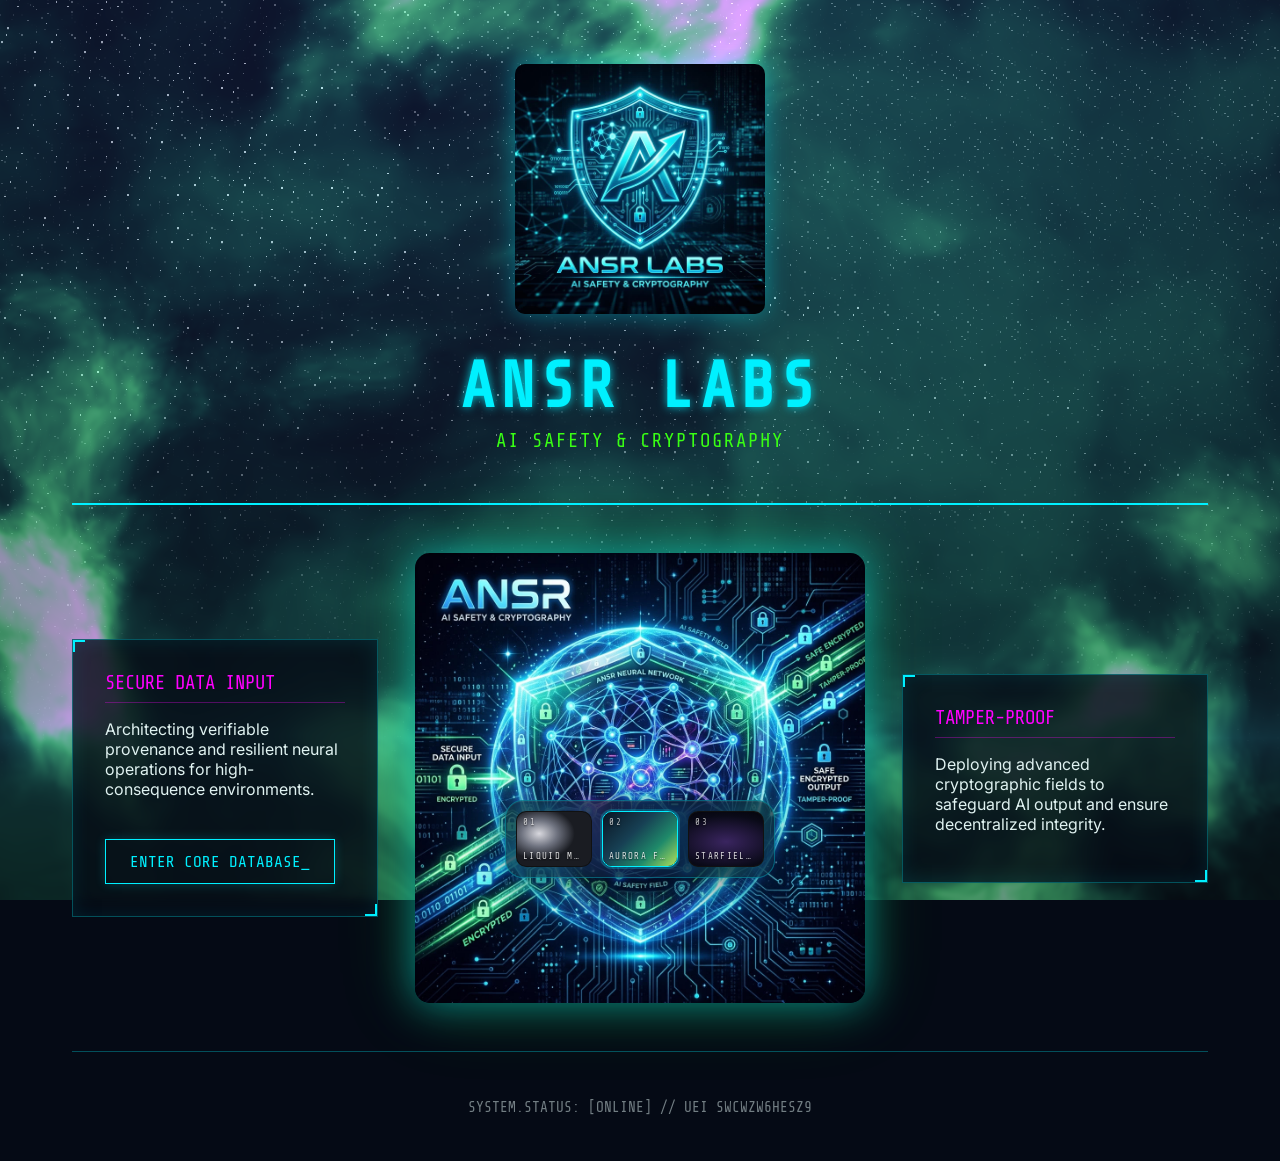
==== commit 5ce67484: "feat: restrict to shaders 1-3 and implement 60-second auto-cycle" ====
--- a/index.html
+++ b/index.html
@@ -516,9 +516,7 @@
     const WALLPAPERS = [
       { n:'01', name:'Liquid Metal',    desc:'Raymarched chrome globules orbit the cursor, melting into a mirrored pool. Clicks drop a new droplet that ripples across the surface.', cls:'t1', sid:'shader-1' },
       { n:'02', name:'Aurora Field',    desc:'Polar curtains of plasma sway in a warped noise field and bend toward your cursor. Clicks send a soft luminescent ring across the sky.', cls:'t2', sid:'shader-2' },
-      { n:'03', name:'Starfield Drift', desc:'Three parallax star layers drift through a violet nebula. The cursor acts as a gravitational lens; clicks spark supernovae.',         cls:'t3', sid:'shader-3' },
-      { n:'04', name:'Crystal Lattice', desc:'Iridescent voronoi glass tiles refract around the cursor. Clicks shatter a region with a shockwave of bevelled edges.',                 cls:'t4', sid:'shader-4' },
-      { n:'05', name:'Neon Waves',      desc:'A chromatically-aberrated sine grid warps toward the cursor over hot magenta and cyan. Clicks ping a concentric shockwave.',            cls:'t5', sid:'shader-5' },
+      { n:'03', name:'Starfield Drift', desc:'Three parallax star layers drift through a violet nebula. The cursor acts as a gravitational lens; clicks spark supernovae.',         cls:'t3', sid:'shader-3' }
     ];
 
     // Build dock
@@ -624,7 +622,7 @@
     window.addEventListener('pointerdown', registerClick);
 
     // Switch wallpaper
-    let currentIdx = parseInt(localStorage.getItem('sw_idx') || '4', 10);
+    let currentIdx = parseInt(localStorage.getItem('sw_idx') || '0', 10);
     if(isNaN(currentIdx) || currentIdx<0 || currentIdx>=WALLPAPERS.length) currentIdx = 0;
 
     const tiles = dock.querySelectorAll('.tile');
@@ -640,11 +638,23 @@
     }
     tiles.forEach((t, i)=> t.addEventListener('click', ()=> setIdx(i)));
     window.addEventListener('keydown', (e)=>{
-      if(e.key>='1' && e.key<='5'){ setIdx(parseInt(e.key,10)-1); }
+      if(e.key>='1' && e.key<='3'){ setIdx(parseInt(e.key,10)-1); }
       else if(e.key==='ArrowRight'){ setIdx(currentIdx+1); }
       else if(e.key==='ArrowLeft'){ setIdx(currentIdx-1); }
     });
+    
     setIdx(currentIdx);
+
+    let cycleInterval = setInterval(() => {
+      setIdx(currentIdx + 1);
+    }, 60000);
+
+    document.addEventListener('click', (e) => {
+      if (e.target.closest('a') || e.target.closest('button') || e.target.closest('.tile')) {
+        clearInterval(cycleInterval);
+      }
+    });
+
 
     // Clock
     
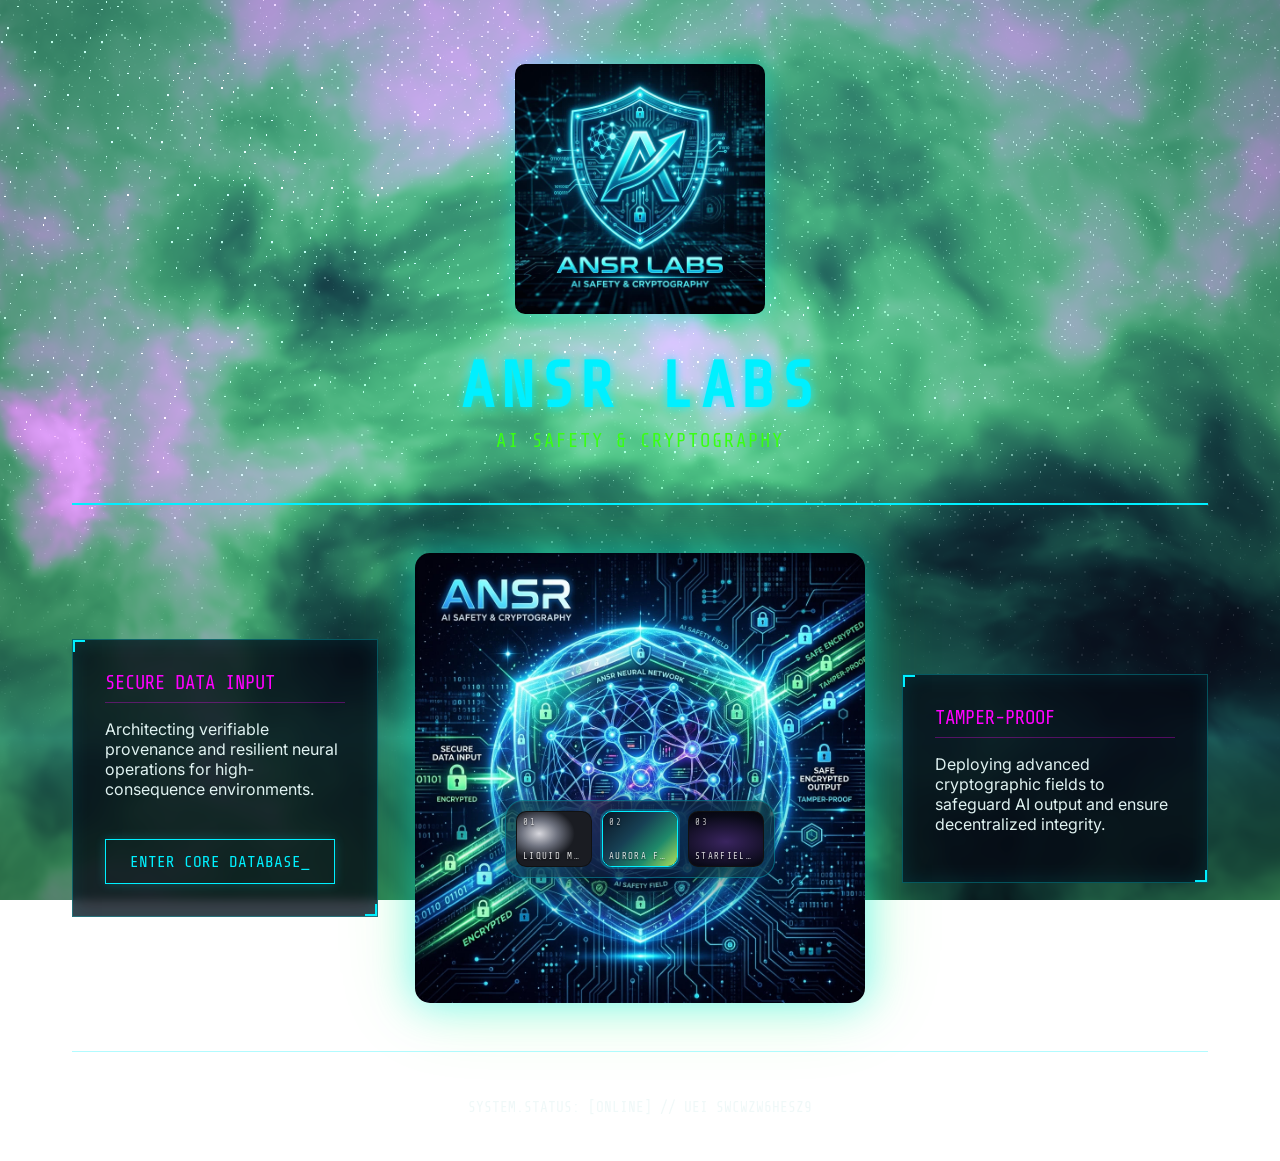
==== commit 2b098b73: "fix: increase fullscreen triangle size to cover edge artifacts" ====
--- a/index.html
+++ b/index.html
@@ -577,7 +577,7 @@
     // Fullscreen triangle
     const buf = gl.createBuffer();
     gl.bindBuffer(gl.ARRAY_BUFFER, buf);
-    gl.bufferData(gl.ARRAY_BUFFER, new Float32Array([-1,-1, 3,-1, -1,3]), gl.STATIC_DRAW);
+    gl.bufferData(gl.ARRAY_BUFFER, new Float32Array([-1,-1, 4,-1, -1,4]), gl.STATIC_DRAW);
     gl.enableVertexAttribArray(0);
     gl.vertexAttribPointer(0, 2, gl.FLOAT, false, 0, 0);
 
--- a/assets/style.css
+++ b/assets/style.css
@@ -12,8 +12,7 @@
 
 body {
   margin: 0;
-  background-color: var(--bg-dark);
-  
+  background-color: transparent;
   color: var(--text-main);
   font-family: 'Inter', sans-serif;
   min-height: 100vh;
@@ -33,6 +32,7 @@
   flex-direction: column;
   gap: 3rem;
 }
+
 
 .header {
   text-align: center;
@@ -176,7 +176,7 @@
   width: 100vw;
   height: 100vh;
   display: block;
-  z-index: 0;
+  z-index: -1;
   background: #050a15;
   cursor: crosshair;
 }
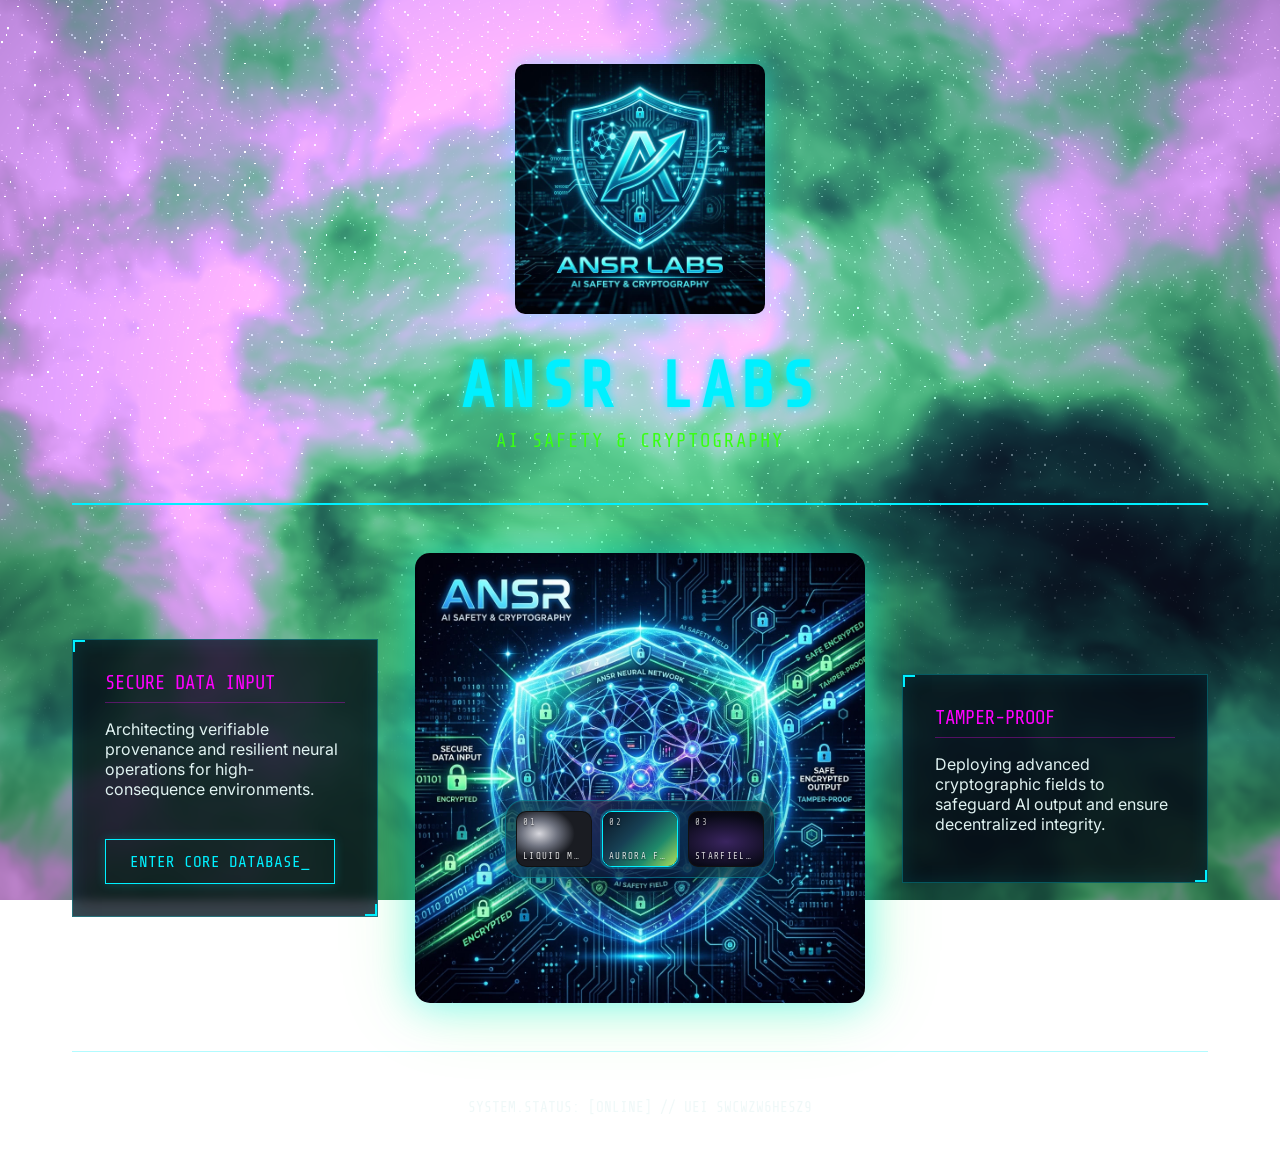
==== commit 8d8c75b6: "fix: switch to fullscreen quad to resolve geometric clipping on certain browsers" ====
--- a/index.html
+++ b/index.html
@@ -574,10 +574,10 @@
       };
     }
 
-    // Fullscreen triangle
+    // Fullscreen quad
     const buf = gl.createBuffer();
     gl.bindBuffer(gl.ARRAY_BUFFER, buf);
-    gl.bufferData(gl.ARRAY_BUFFER, new Float32Array([-1,-1, 4,-1, -1,4]), gl.STATIC_DRAW);
+    gl.bufferData(gl.ARRAY_BUFFER, new Float32Array([-1,-1, 1,-1, -1,1, -1,1, 1,-1, 1,1]), gl.STATIC_DRAW);
     gl.enableVertexAttribArray(0);
     gl.vertexAttribPointer(0, 2, gl.FLOAT, false, 0, 0);
 
@@ -704,7 +704,7 @@
         gl.uniform2f(pr.uMN, mouse.nx, mouse.ny);
         gl.uniform2f(pr.uMS, mouse.sx, mouse.sy);
         gl.uniform4fv(pr.uClicks, clickBuf);
-        gl.drawArrays(gl.TRIANGLES, 0, 3);
+        gl.drawArrays(gl.TRIANGLES, 0, 6);
       }
 
       frames++;
